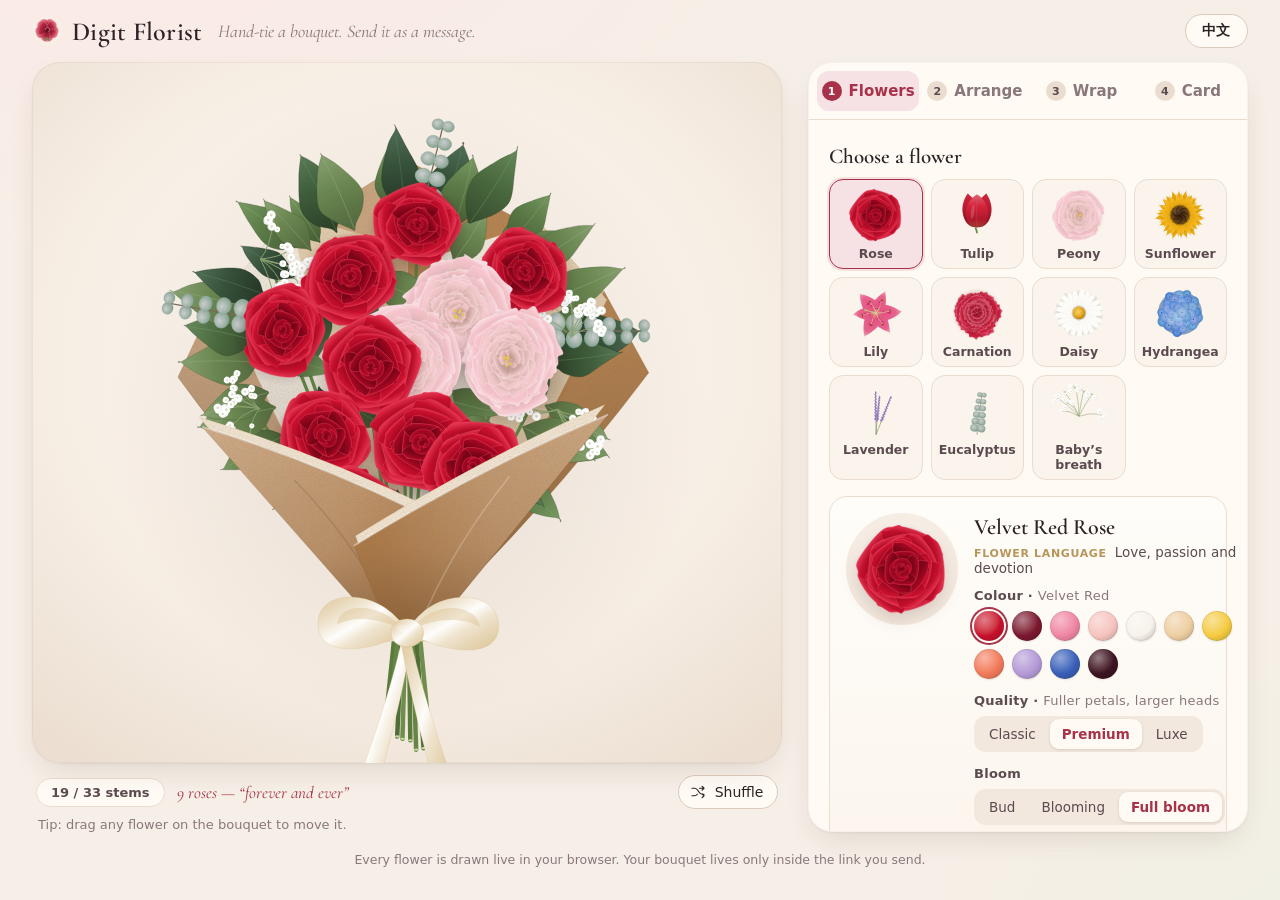
==== index.html @ 25ccccb9 "Initial commit" ====
<!doctype html>
<html lang="en">
<head>
  <meta charset="utf-8" />
  <meta name="viewport" content="width=device-width, initial-scale=1, viewport-fit=cover" />
  <title>Digit Florist · 数字花坊</title>
  <meta name="description" content="Design a digital bouquet — choose flowers, colours and wrapping, arrange them your way, and send it as a link. 亲手设计一束电子花束，并以链接的形式送出。" />
  <meta name="theme-color" content="#f6efe7" />
  <link rel="icon" href="assets/favicon.svg" type="image/svg+xml" />
  <link rel="preconnect" href="https://fonts.googleapis.com" />
  <link rel="preconnect" href="https://fonts.gstatic.com" crossorigin />
  <link rel="stylesheet" href="https://fonts.googleapis.com/css2?family=Cormorant+Garamond:ital,wght@0,500;0,600;1,500&family=Noto+Serif+SC:wght@500;600&display=swap" media="print" onload="this.media='all'" />
  <link rel="stylesheet" href="css/style.css" />
</head>
<body class="studio-page">
  <header class="topbar">
    <a class="brand" href="./">
      <img src="assets/favicon.svg" alt="" width="30" height="30" />
      <span class="brand-name" data-i18n="brand">Digit Florist</span>
    </a>
    <p class="tagline" data-i18n="tagline"></p>
    <button class="lang-btn" id="langBtn" type="button" aria-label="Switch language"><span data-i18n="langLabel">中文</span></button>
  </header>

  <main class="studio">
    <section class="stage-col" aria-label="Bouquet preview">
      <div class="stage" id="stage"></div>
      <div class="stage-bar">
        <span class="pill" id="countPill"></span>
        <span class="rose-note" id="roseNote"></span>
        <div class="stage-actions">
          <button class="icon-btn" data-act="shuffle" type="button" data-i18n-title="shuffle">
            <svg viewBox="0 0 24 24" aria-hidden="true"><path d="M4 7h3.5c2 0 3.2 1 4.5 3l1 1.6c1.3 2 2.5 3.4 4.5 3.4H20M4 17h3.5c1.6 0 2.6-.7 3.6-2M14 7h3.5H20m-2.5-2.5L20 7l-2.5 2.5m0 5L20 17l-2.5 2.5"/></svg>
            <span data-i18n="shuffle"></span>
          </button>
        </div>
      </div>
      <p class="hint" data-i18n="dragHint"></p>
    </section>

    <aside class="panel">
      <nav class="tabs" role="tablist">
        <button role="tab" data-tab="flowers" class="on"><b>1</b><span data-i18n="tab.flowers"></span></button>
        <button role="tab" data-tab="arrange"><b>2</b><span data-i18n="tab.arrange"></span></button>
        <button role="tab" data-tab="wrap"><b>3</b><span data-i18n="tab.wrap"></span></button>
        <button role="tab" data-tab="card"><b>4</b><span data-i18n="tab.card"></span></button>
      </nav>
      <div class="panel-body" id="panelBody"></div>
    </aside>
  </main>

  <footer class="foot" data-i18n="footer"></footer>

  <dialog id="shareDlg" class="dlg">
    <form method="dialog" class="dlg-inner">
      <div class="dlg-art" id="shareArt"></div>
      <h2 data-i18n="shareTitle"></h2>
      <p class="muted" data-i18n="shareDesc"></p>
      <div class="link-row">
        <input id="shareLink" readonly />
        <button type="button" class="btn primary" data-dlg="copy"><span data-i18n="copy"></span></button>
      </div>
      <div class="dlg-actions">
        <button type="button" class="btn" data-dlg="share" id="nativeShare" hidden><span data-i18n="shareBtn"></span></button>
        <button type="button" class="btn" data-dlg="preview"><span data-i18n="preview"></span></button>
        <button type="button" class="btn" data-dlg="download"><span data-i18n="download"></span></button>
      </div>
      <button class="dlg-x" value="close" aria-label="Close">×</button>
    </form>
  </dialog>

  <div class="toast" id="toast" role="status" aria-live="polite"></div>
  <script type="module" src="js/studio.js"></script>
</body>
</html>
---- css/style.css ----
/* Digit Florist — boutique paper & petals */
:root {
  color-scheme: light;
  --bg: #f6efe7;
  --paper: #fffaf4;
  --paper-2: #fbf4ec;
  --ink: #2d2226;
  --ink-2: #5b4a4f;
  --muted: #8a777b;
  --line: #eadccf;
  --line-2: #dccbbd;
  --accent: #a8324a;
  --accent-ink: #fff;
  --accent-soft: #f6e1e4;
  --gold: #b8955a;
  --green: #5f7f45;
  --radius: 18px;
  --shadow: 0 1px 2px rgba(60, 30, 25, 0.05), 0 12px 32px -12px rgba(80, 40, 30, 0.18);
  --serif: "Cormorant Garamond", "Noto Serif SC", "Songti SC", "STSong", "SimSun", Georgia, serif;
  --sans: -apple-system, BlinkMacSystemFont, "Segoe UI", "PingFang SC", "Hiragino Sans GB", "Microsoft YaHei", "Noto Sans SC", system-ui, sans-serif;
  --hand: "Ma Shan Zheng", "Kaiti SC", "STKaiti", "KaiTi", "Cormorant Garamond", Georgia, serif;
}

* { box-sizing: border-box; }
html, body { margin: 0; }
body {
  font-family: var(--sans);
  color: var(--ink);
  background:
    radial-gradient(1200px 600px at 10% -10%, #fbe9e6 0%, transparent 60%),
    radial-gradient(900px 700px at 110% 110%, #eef0e2 0%, transparent 55%),
    var(--bg);
  min-height: 100vh;
  -webkit-font-smoothing: antialiased;
}
button { font: inherit; color: inherit; cursor: pointer; }
input, textarea { font: inherit; color: inherit; }
svg { display: block; }
[hidden] { display: none !important; }

/* ---------- top bar ---------- */
.topbar {
  display: flex; align-items: center; gap: 16px;
  padding: 14px clamp(16px, 3vw, 32px);
}
.brand { display: flex; align-items: center; gap: 10px; text-decoration: none; color: var(--ink); }
.brand-name { font-family: var(--serif); font-size: 26px; font-weight: 600; letter-spacing: 0.01em; }
.tagline { margin: 0; color: var(--muted); font-family: var(--serif); font-style: italic; font-size: 18px; flex: 1; }
.lang-btn {
  margin-left: auto; border: 1px solid var(--line-2); background: var(--paper);
  border-radius: 999px; padding: 7px 16px; font-size: 14px; font-weight: 600; letter-spacing: 0.04em;
  transition: background 0.2s, border-color 0.2s;
}
.lang-btn:hover { border-color: var(--accent); color: var(--accent); }

/* ---------- studio layout ---------- */
.studio {
  display: grid; grid-template-columns: minmax(0, 1fr) minmax(360px, 440px);
  gap: clamp(16px, 2vw, 28px);
  padding: 0 clamp(16px, 3vw, 32px) 20px;
  height: calc(100vh - 66px - 44px);
  min-height: 560px;
}
.stage-col { display: flex; flex-direction: column; min-height: 0; }
.stage {
  position: relative; flex: 1; min-height: 0;
  background: radial-gradient(ellipse 75% 70% at 50% 42%, #fffaf4 0%, #f6ede3 65%, #ecdfd2 100%); border-radius: 28px; overflow: hidden;
  box-shadow: inset 0 0 0 1px rgba(120, 80, 60, 0.07), var(--shadow);
  touch-action: none;
}
.stage svg { width: 100%; height: 100%; }
.stage .stem { cursor: grab; }
.stage .stem:hover { filter: brightness(1.04) drop-shadow(0 0 6px rgba(255, 255, 255, 0.7)); }
.stage.dragging, .stage.dragging .stem { cursor: grabbing; }
.stage.empty::after { content: ""; position: absolute; inset: 0; background: rgba(248, 240, 231, 0.35); }
.empty-msg {
  position: absolute; left: 50%; top: 42%; transform: translate(-50%, -50%); z-index: 2;
  margin: 0; padding: 14px 22px; background: var(--paper); border-radius: 14px; box-shadow: var(--shadow);
  font-family: var(--serif); font-size: 20px; text-align: center; max-width: 80%;
}
.stage-bar { display: flex; align-items: center; gap: 12px; padding: 12px 4px 0; }
.pill {
  background: var(--paper); border: 1px solid var(--line); border-radius: 999px;
  padding: 6px 14px; font-size: 13px; font-weight: 600; color: var(--ink-2);
}
.pill.warn { color: var(--accent); border-color: #e6b3bd; background: var(--accent-soft); }
.rose-note { font-family: var(--serif); font-style: italic; font-size: 17px; color: var(--accent); flex: 1; min-width: 0; white-space: nowrap; overflow: hidden; text-overflow: ellipsis; }
.pill { white-space: nowrap; }
.stage-actions { margin-left: auto; display: flex; gap: 8px; flex: none; }
.icon-btn {
  display: inline-flex; align-items: center; gap: 8px; border: 1px solid var(--line-2); background: var(--paper);
  border-radius: 999px; padding: 7px 14px 7px 10px; font-size: 14px; font-weight: 500;
}
.icon-btn svg { width: 18px; height: 18px; fill: none; stroke: currentColor; stroke-width: 1.6; stroke-linecap: round; stroke-linejoin: round; }
.icon-btn:hover { border-color: var(--accent); color: var(--accent); }
.hint { margin: 8px 6px 0; color: var(--muted); font-size: 13px; }

/* ---------- panel ---------- */
.panel {
  background: var(--paper); border-radius: 24px; box-shadow: var(--shadow);
  border: 1px solid rgba(120, 80, 60, 0.06);
  display: flex; flex-direction: column; min-height: 0; overflow: hidden;
}
.tabs { display: grid; grid-template-columns: repeat(4, 1fr); padding: 8px; gap: 4px; border-bottom: 1px solid var(--line); background: var(--paper); }
.tabs button {
  border: 0; background: transparent; border-radius: 12px; padding: 10px 4px;
  display: flex; align-items: center; justify-content: center; gap: 7px; font-size: 15px; font-weight: 600; color: var(--muted);
  transition: background 0.2s, color 0.2s;
}
.tabs button b {
  width: 20px; height: 20px; border-radius: 50%; display: grid; place-items: center;
  font-size: 11px; background: var(--line); color: var(--ink-2); font-weight: 700;
}
.tabs button.on { background: var(--accent-soft); color: var(--accent); }
.tabs button.on b { background: var(--accent); color: #fff; }
.panel-body { overflow-y: auto; padding: 6px 20px 24px; flex: 1; scrollbar-width: thin; }

.sec-title { font-family: var(--serif); font-weight: 600; font-size: 21px; margin: 18px 0 10px; }
.sec-title .thin, .field-label em { font-style: normal; color: var(--muted); font-weight: 500; font-family: var(--sans); font-size: 13px; }
.sec-row { display: flex; align-items: baseline; justify-content: space-between; gap: 8px; }
.row-actions { display: flex; gap: 14px; }
.field-label { display: block; font-size: 13px; font-weight: 600; color: var(--ink-2); margin: 14px 0 8px; letter-spacing: 0.02em; }
.muted { color: var(--muted); }
.small { font-size: 13px; }

/* flower type grid */
.ftype-grid { display: grid; grid-template-columns: repeat(4, 1fr); gap: 8px; }
.ftype {
  border: 1px solid var(--line); background: var(--paper-2); border-radius: 14px; padding: 8px 4px 7px;
  display: flex; flex-direction: column; align-items: center; gap: 4px;
  transition: transform 0.15s, border-color 0.15s, background 0.15s;
}
.ftype:hover { transform: translateY(-2px); border-color: var(--line-2); }
.ftype.on { border-color: var(--accent); background: var(--accent-soft); box-shadow: 0 0 0 2px rgba(168, 50, 74, 0.12); }
.ftype-art { width: 54px; height: 54px; }
.ftype-art svg { width: 100%; height: 100%; }
.ftype-name { font-size: 12.5px; font-weight: 600; color: var(--ink-2); text-align: center; line-height: 1.2; }

.config {
  margin-top: 16px; border: 1px solid var(--line); border-radius: var(--radius);
  background: linear-gradient(180deg, #fffdf9, var(--paper-2)); padding: 16px;
  display: grid; grid-template-columns: 112px 1fr; gap: 16px; align-items: start;
}
.config-art {
  width: 112px; height: 112px; border-radius: 50%;
  background: radial-gradient(circle at 50% 45%, #fff 0%, #f4e9de 70%);
  display: grid; place-items: center; padding: 10px; position: sticky; top: 0;
}
.config-art svg { width: 100%; height: 100%; filter: drop-shadow(0 6px 8px rgba(60, 25, 20, 0.18)); }
.config-head h4 { margin: 2px 0 4px; font-family: var(--serif); font-size: 22px; font-weight: 600; line-height: 1.15; }
.meaning { margin: 0; font-size: 13.5px; color: var(--ink-2); }
.meaning span {
  display: inline-block; font-size: 11px; font-weight: 700; letter-spacing: 0.06em; text-transform: uppercase;
  color: var(--gold); margin-right: 8px;
}
.config-body .field-label:first-of-type { margin-top: 12px; }

.swatches { display: flex; flex-wrap: wrap; gap: 8px; }
.swatch {
  width: 30px; height: 30px; border-radius: 50%; border: 0; padding: 0;
  background: radial-gradient(circle at 35% 30%, color-mix(in srgb, var(--c) 55%, #fff) 0%, var(--c) 55%, color-mix(in srgb, var(--c) 75%, #000) 100%);
  box-shadow: inset 0 0 0 1px rgba(0, 0, 0, 0.08), 0 1px 2px rgba(0, 0, 0, 0.1);
  transition: transform 0.15s, box-shadow 0.15s;
}
.swatch:hover { transform: scale(1.1); }
.swatch.on { box-shadow: 0 0 0 2px var(--paper), 0 0 0 4px var(--accent); }
.swatch.ribbon { border-radius: 9px; width: 38px; height: 26px; }

.seg { display: inline-flex; background: #f2e8de; border-radius: 12px; padding: 3px; gap: 2px; flex-wrap: wrap; }
.seg button {
  border: 0; background: transparent; border-radius: 9px; padding: 7px 12px; font-size: 13.5px; font-weight: 500; color: var(--ink-2);
  transition: background 0.15s, color 0.15s, box-shadow 0.15s;
}
.seg button.on { background: var(--paper); color: var(--accent); font-weight: 600; box-shadow: 0 1px 3px rgba(80, 40, 30, 0.15); }

.add-row { display: flex; gap: 10px; margin-top: 18px; align-items: center; }
.stepper { display: inline-flex; align-items: center; border: 1px solid var(--line-2); border-radius: 12px; background: var(--paper); overflow: hidden; }
.stepper button { border: 0; background: transparent; width: 36px; height: 40px; font-size: 18px; color: var(--ink-2); }
.stepper button:hover { background: var(--accent-soft); color: var(--accent); }
.stepper output { min-width: 30px; text-align: center; font-weight: 700; font-variant-numeric: tabular-nums; }
.stepper.sm button { width: 28px; height: 30px; font-size: 16px; }
.stepper.sm output { min-width: 24px; font-size: 14px; }

.btn {
  display: inline-flex; align-items: center; justify-content: center; gap: 8px;
  border: 1px solid var(--line-2); background: var(--paper); border-radius: 12px; padding: 10px 16px;
  font-weight: 600; font-size: 14.5px; text-decoration: none; color: var(--ink);
  transition: background 0.15s, border-color 0.15s, transform 0.1s, box-shadow 0.15s;
}
.btn:hover { border-color: var(--accent); }
.btn:active { transform: translateY(1px); }
.btn.primary { background: var(--accent); border-color: var(--accent); color: var(--accent-ink); box-shadow: 0 6px 16px -8px rgba(168, 50, 74, 0.7); }
.btn.primary:hover { background: #932a40; }
.btn[disabled] { opacity: 0.5; cursor: not-allowed; }
.btn.grow { flex: 1; height: 42px; white-space: nowrap; padding: 0 12px; }
.btn.big { width: 100%; margin-top: 22px; height: 52px; font-size: 16px; border-radius: 14px; }
.btn.big svg { width: 20px; height: 20px; fill: none; stroke: currentColor; stroke-width: 2; stroke-linecap: round; stroke-linejoin: round; }
.link-btn { border: 0; background: none; padding: 0; color: var(--accent); font-size: 13px; font-weight: 600; }
.link-btn:hover { text-decoration: underline; }

.chips { display: flex; flex-wrap: wrap; gap: 8px; }
.chip {
  display: inline-flex; align-items: center; gap: 7px; border: 1px solid var(--line-2); background: var(--paper);
  border-radius: 999px; padding: 7px 14px; font-size: 13.5px; font-weight: 500;
}
.chip svg { width: 16px; height: 16px; fill: none; stroke: currentColor; stroke-width: 1.7; }
.chip:hover { border-color: var(--accent); }
.chip.on { border-color: var(--accent); background: var(--accent-soft); color: var(--accent); font-weight: 600; }

/* bouquet group list */
.grp-list { list-style: none; margin: 0; padding: 0; display: flex; flex-direction: column; gap: 10px; }
.grp { display: grid; grid-template-columns: 48px 1fr; column-gap: 12px; padding: 12px; border: 1px solid var(--line); border-radius: 16px; background: var(--paper-2); }
.grp-art { width: 48px; height: 48px; }
.grp-art svg { width: 100%; height: 100%; }
.grp-top { display: flex; align-items: center; gap: 10px; }
.grp-top > div:first-child { flex: 1; min-width: 0; }
.grp-top strong { display: block; font-size: 14.5px; }
.grp-top small { color: var(--muted); font-size: 12.5px; }
.x-btn { border: 0; background: transparent; width: 28px; height: 28px; border-radius: 50%; font-size: 20px; color: var(--muted); line-height: 1; }
.x-btn:hover { background: var(--accent-soft); color: var(--accent); }
.grp-main { display: contents; }
.grp-top { grid-column: 2; align-self: center; }
.grp-dist { grid-column: 1 / -1; margin-top: 10px; display: flex; flex-wrap: wrap; gap: 8px; align-items: center; }
.grp-dist .seg button { padding: 5px 9px; font-size: 12.5px; }
.cl { display: inline-flex; align-items: center; gap: 6px; font-size: 12.5px; color: var(--muted); }
.empty-note { padding: 18px; border: 1px dashed var(--line-2); border-radius: 14px; text-align: center; }

/* size / paper */
.size-grid { display: grid; grid-template-columns: repeat(2, 1fr); gap: 10px; }
.size-card {
  text-align: left; border: 1px solid var(--line); background: var(--paper-2); border-radius: 16px; padding: 12px 14px;
  display: grid; grid-template-columns: 40px 1fr; column-gap: 10px; align-items: center;
}
.size-card strong { font-family: var(--serif); font-size: 19px; font-weight: 600; }
.size-card small { grid-column: 2; color: var(--ink-2); font-size: 12.5px; font-weight: 600; }
.size-card em { grid-column: 1 / -1; font-style: normal; color: var(--muted); font-size: 12.5px; margin-top: 6px; }
.size-ico { grid-row: span 2; width: 40px; height: 40px; display: grid; place-items: center; }
.size-ico i { width: calc(40px * var(--s)); height: calc(40px * var(--s)); border-radius: 50%; background: radial-gradient(circle at 40% 35%, #f3a7b4, #b3253f); box-shadow: 0 2px 6px rgba(120, 30, 40, 0.3); }
.size-card.on { border-color: var(--accent); background: var(--accent-soft); box-shadow: 0 0 0 2px rgba(168, 50, 74, 0.12); }
.paper-grid { display: grid; grid-template-columns: repeat(4, 1fr); gap: 8px; }
.paper {
  border: 1px solid var(--line); background: var(--paper-2); border-radius: 14px; padding: 8px 4px; font-size: 12px; font-weight: 600; color: var(--ink-2);
  display: flex; flex-direction: column; align-items: center; gap: 6px;
}
.paper span {
  width: 44px; height: 36px; border-radius: 4px;
  background: linear-gradient(135deg, var(--i) 0 30%, var(--o) 30% 100%);
  clip-path: polygon(50% 100%, 0 12%, 22% 0, 50% 10%, 78% 0, 100% 12%);
  filter: drop-shadow(0 1px 1px rgba(0, 0, 0, 0.15));
}
.paper.on { border-color: var(--accent); background: var(--accent-soft); color: var(--accent); }

/* card form */
.card-form { display: flex; flex-direction: column; gap: 12px; }
.card-form label { display: flex; flex-direction: column; gap: 6px; font-size: 13px; font-weight: 600; color: var(--ink-2); }
.card-form input, .card-form textarea, .link-row input {
  border: 1px solid var(--line-2); background: #fffdf9; border-radius: 12px; padding: 11px 13px; font-size: 15px; font-weight: 400; resize: vertical;
  transition: border-color 0.15s, box-shadow 0.15s;
}
.card-form textarea { font-family: var(--hand); font-size: 19px; line-height: 1.5; min-height: 120px;
  background: repeating-linear-gradient(180deg, #fffdf9 0 27.5px, #f1e6da 27.5px 28.5px); background-attachment: local; }
.card-form input:focus, .card-form textarea:focus, .link-row input:focus { outline: none; border-color: var(--accent); box-shadow: 0 0 0 3px rgba(168, 50, 74, 0.12); }

.foot { text-align: center; color: var(--muted); font-size: 12.5px; padding: 0 16px 14px; }

/* ---------- dialog ---------- */
.dlg { border: 0; padding: 0; border-radius: 26px; background: var(--paper); box-shadow: 0 30px 80px -20px rgba(60, 20, 20, 0.45); width: min(480px, calc(100vw - 32px)); color: var(--ink); }
.dlg::backdrop { background: rgba(45, 30, 30, 0.45); backdrop-filter: blur(3px); }
.dlg-inner { padding: 22px 24px 24px; position: relative; text-align: center; }
.dlg-art { height: 230px; margin: -6px auto 4px; }
.dlg-art svg { width: 100%; height: 100%; }
.dlg h2 { font-family: var(--serif); font-size: 28px; margin: 6px 0 4px; font-weight: 600; }
.dlg p { margin: 0 0 16px; font-size: 14px; }
.link-row { display: flex; gap: 8px; }
.link-row input { flex: 1; min-width: 0; font-size: 13px; color: var(--ink-2); }
.dlg-actions { display: flex; flex-wrap: wrap; gap: 8px; justify-content: center; margin-top: 12px; }
.dlg-actions .btn { font-size: 13.5px; padding: 9px 14px; }
.dlg-x { position: absolute; right: 14px; top: 12px; border: 0; background: transparent; font-size: 26px; color: var(--muted); width: 36px; height: 36px; border-radius: 50%; }
.dlg-x:hover { background: var(--accent-soft); color: var(--accent); }

.toast {
  position: fixed; left: 50%; bottom: 28px; transform: translate(-50%, 20px); opacity: 0; pointer-events: none;
  background: #2d2226; color: #fff; padding: 11px 18px; border-radius: 12px; font-size: 14px; max-width: calc(100vw - 32px);
  transition: opacity 0.25s, transform 0.25s; z-index: 50; box-shadow: 0 10px 30px -10px rgba(0, 0, 0, 0.4);
}
.toast.show { opacity: 1; transform: translate(-50%, 0); }

/* ---------- responsive studio ---------- */
@media (max-width: 1100px) {
  .tagline { display: none; }
}
@media (max-width: 900px) {
  .studio { grid-template-columns: 1fr; height: auto; min-height: 0; padding-bottom: 12px; }
  .stage-col { position: sticky; top: 0; z-index: 5; background: var(--bg); padding-top: 4px; margin: 0 -16px; padding: 4px 16px 0; }
  .stage { height: 46vh; min-height: 300px; flex: none; border-radius: 22px; }
  .stage-bar { padding: 8px 2px 8px; }
  .hint { display: none; }
  .panel { overflow: visible; border-radius: 22px; }
  .panel-body { overflow: visible; padding: 4px 16px 22px; }
  .tabs { border-radius: 22px 22px 0 0; }
  .brand-name { font-size: 22px; }
  .topbar { padding: 10px 16px; }
}
@media (max-width: 480px) {
  .ftype-grid { grid-template-columns: repeat(4, 1fr); gap: 6px; }
  .ftype-art { width: 44px; height: 44px; }
  .ftype-name { font-size: 11.5px; }
  .config { grid-template-columns: 1fr; padding: 14px; }
  .config-art { position: static; margin: 0 auto; width: 120px; height: 120px; }
  .config-head { text-align: center; }
  .paper-grid { grid-template-columns: repeat(4, 1fr); }
  .tabs button { font-size: 14px; gap: 5px; }
  .size-card em { display: none; }
  .rose-note { font-size: 15px; }
}

/* ============ gift page ============ */
.gift-page { overflow-x: hidden; }
.topbar.slim .brand-name { font-size: 22px; }
.gift { min-height: calc(100vh - 60px); display: grid; place-items: center; padding: 8px 16px 40px; position: relative; z-index: 1; }

.envelope-screen { display: flex; flex-direction: column; align-items: center; text-align: center; transition: opacity 0.5s 0.6s, transform 0.6s 0.6s; }
.envelope-screen.opening { opacity: 0; transform: translateY(-20px) scale(0.96); }
.envelope {
  position: relative; width: min(340px, 82vw); aspect-ratio: 3 / 2; border: 0; padding: 0; background: none;
  perspective: 900px; margin: 6vh 0 26px; animation: float 4s ease-in-out infinite;
}
.envelope > span { position: absolute; inset: 0; border-radius: 10px; }
.env-back { background: #e9d6c5; box-shadow: 0 30px 50px -20px rgba(90, 40, 30, 0.45); }
.env-letter {
  inset: 8px 14px 14px !important; background: var(--paper); border-radius: 8px !important;
  transition: transform 0.9s cubic-bezier(.3, .7, .2, 1) 0.35s; display: grid; place-items: center; overflow: hidden;
}
.env-art { width: 70%; height: 92%; }
.env-art svg { width: 100%; height: 100%; }
.env-front {
  background: linear-gradient(160deg, #f3e3d4, #e6cfbb);
  clip-path: polygon(0 0, 50% 52%, 100% 0, 100% 100%, 0 100%);
}
.env-flap {
  background: linear-gradient(180deg, #ecd9c7, #dcc2ab);
  clip-path: polygon(0 0, 100% 0, 50% 58%);
  transform-origin: top center; transition: transform 0.6s ease; z-index: 2;
}
.env-seal {
  inset: 50% auto auto 50% !important; width: 54px; height: 54px; border-radius: 50% !important;
  transform: translate(-50%, -38%); background: radial-gradient(circle at 35% 30%, #d0566c, #8f1f35);
  display: grid; place-items: center; z-index: 3; box-shadow: 0 4px 10px rgba(90, 20, 30, 0.35), inset 0 0 0 3px rgba(255, 255, 255, 0.15);
  transition: opacity 0.3s, transform 0.3s;
}
.env-seal svg { width: 30px; height: 30px; fill: #f6d3d9; }
.envelope:hover .env-seal { transform: translate(-50%, -38%) scale(1.07); }
.opening .env-seal { opacity: 0; transform: translate(-50%, -38%) scale(0.6); }
.opening .env-flap { transform: rotateX(180deg); z-index: 0; }
.opening .env-letter { transform: translateY(-60%); z-index: 1; }
.opening .envelope { animation: none; }
.env-title { font-family: var(--serif); font-weight: 600; font-size: clamp(30px, 5vw, 44px); margin: 0 0 4px; }
.env-from { font-family: var(--serif); font-style: italic; font-size: 21px; color: var(--ink-2); margin: 0 0 18px; }
.env-tap { font-size: 13px; letter-spacing: 0.18em; text-transform: uppercase; color: var(--accent); margin: 0; animation: pulse 2s ease-in-out infinite; }
@keyframes float { 50% { transform: translateY(-8px) rotate(-1deg); } }
@keyframes pulse { 50% { opacity: 0.45; } }

.reveal {
  width: min(1100px, 100%); display: grid; grid-template-columns: minmax(0, 1.25fr) minmax(280px, 0.85fr); gap: clamp(16px, 4vw, 48px); align-items: center;
  opacity: 0; transition: opacity 0.8s;
}
.reveal.in { opacity: 1; }
.gift-stage { aspect-ratio: 3.24 / 3.42; width: 100%; max-height: 82vh; border-radius: 30px; overflow: hidden; box-shadow: var(--shadow); background: #f8f0e7; }
.gift-stage svg { width: 100%; height: 100%; }
.note {
  background: #fffaf3; border-radius: 6px; padding: 34px 32px 30px; position: relative;
  box-shadow: 0 2px 4px rgba(80, 40, 30, 0.06), 0 24px 50px -20px rgba(80, 40, 30, 0.35);
  transform: rotate(1.2deg); opacity: 0;
}
.note::before { content: ""; position: absolute; inset: 10px; border: 1px solid rgba(168, 50, 74, 0.22); border-radius: 3px; pointer-events: none; }
.note::after {
  content: ""; position: absolute; top: -12px; left: 50%; width: 90px; height: 26px; transform: translateX(-50%) rotate(-3deg);
  background: rgba(233, 211, 190, 0.75); box-shadow: 0 1px 2px rgba(0, 0, 0, 0.08);
}
.note.in { animation: noteIn 1.1s cubic-bezier(.2, .8, .2, 1) 2.6s both; }
.note-to { font-family: var(--serif); font-style: italic; font-size: 26px; margin: 0 0 14px; }
.note-msg { font-family: var(--hand); font-size: 24px; line-height: 1.65; margin: 0 0 18px; white-space: pre-wrap; color: #3a2a2e; overflow-wrap: anywhere; }
.note-from { font-family: var(--serif); font-style: italic; font-size: 22px; text-align: right; margin: 0; color: var(--accent); }
@keyframes noteIn { from { opacity: 0; transform: translateY(30px) rotate(-4deg); } to { opacity: 1; transform: rotate(1.2deg); } }
.gift-actions { grid-column: 1 / -1; display: flex; gap: 10px; justify-content: center; flex-wrap: wrap; }
.invalid { text-align: center; font-family: var(--serif); font-size: 22px; }

/* bouquet entrance (gift page) */
.grow { transform-box: fill-box; transform-origin: 50% 50%; animation: grow 1.1s cubic-bezier(.2, .9, .25, 1.12) both; }
.fade { animation: fadeUp 0.9s ease both; }
@keyframes grow { from { transform: scale(0.1) rotate(-30deg); opacity: 0; } 60% { opacity: 1; } to { transform: none; opacity: 1; } }
@keyframes fadeUp { from { opacity: 0; transform: translateY(24px); } to { opacity: 1; transform: none; } }

/* petal rain */
.petal-rain { position: fixed; inset: 0; pointer-events: none; overflow: hidden; z-index: 0; }
.petal { position: absolute; top: -40px; width: calc(26px * var(--sc)); animation: fall var(--dur) linear var(--delay) infinite; opacity: 0.85; }
.petal svg { width: 100%; animation: sway calc(var(--dur) / 3) ease-in-out var(--delay) infinite alternate; transform: rotate(var(--rot)); }
@keyframes fall { to { transform: translateY(calc(100vh + 80px)); } }
@keyframes sway { from { transform: translateX(calc(var(--sway) * -1)) rotate(var(--rot)); } to { transform: translateX(var(--sway)) rotate(calc(var(--rot) + 160deg)); } }

@media (max-width: 860px) {
  .reveal { grid-template-columns: 1fr; }
  .gift-stage { max-height: none; }
  .note { margin: 14px 6px 0; }
}
@media (prefers-reduced-motion: reduce) {
  .grow, .fade, .note.in, .envelope, .env-tap { animation: none !important; opacity: 1; }
}

/* CJK has no true italics — keep it upright */
:lang(zh) .tagline, :lang(zh) .rose-note, :lang(zh) .env-from, :lang(zh) .note-to, :lang(zh) .note-from { font-style: normal; }
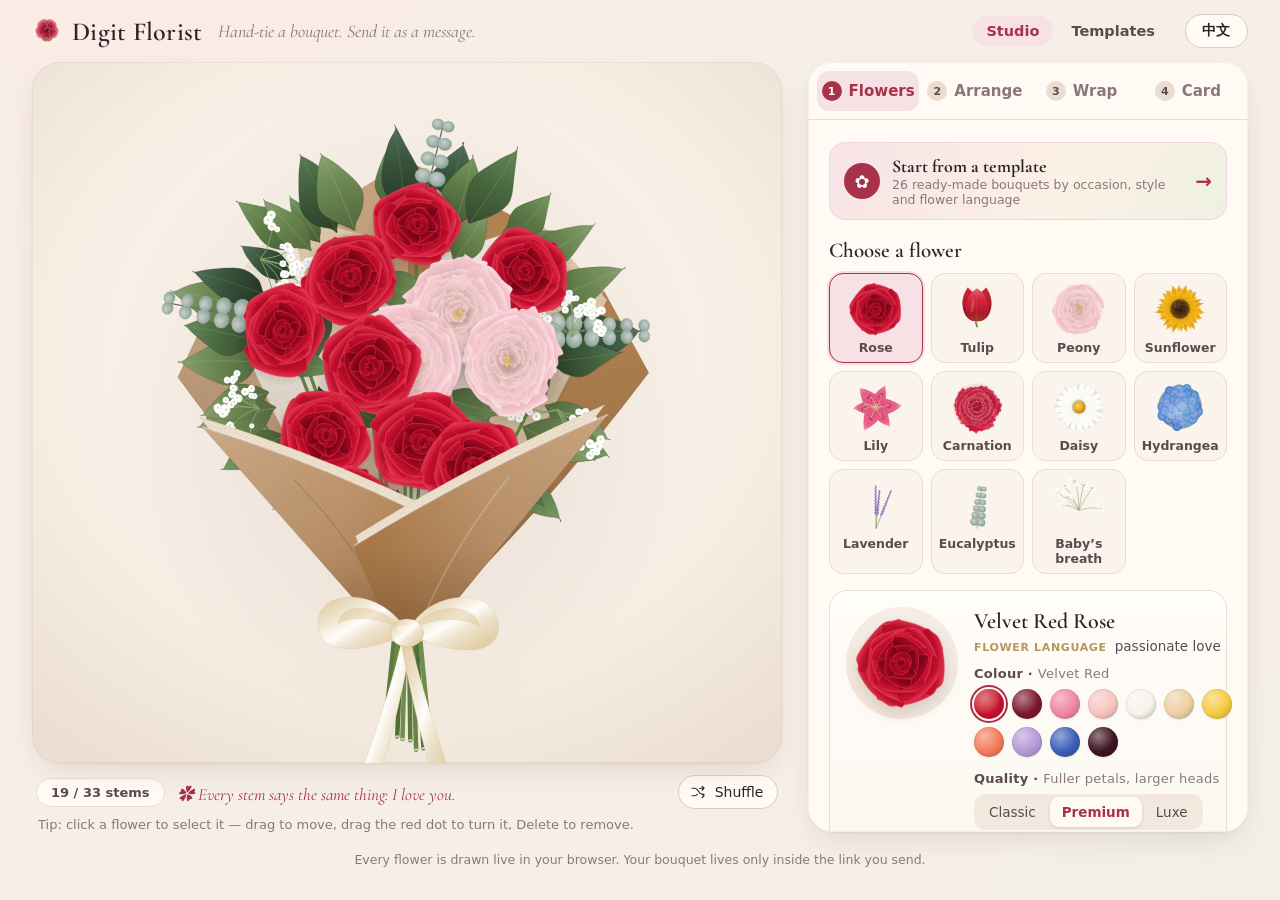
==== commit 629d3394: "update" ====
--- a/index.html
+++ b/index.html
@@ -19,15 +19,20 @@
       <span class="brand-name" data-i18n="brand">Digit Florist</span>
     </a>
     <p class="tagline" data-i18n="tagline"></p>
+    <nav class="nav">
+      <a class="nav-link on" href="./" data-i18n="navStudio" aria-current="page"></a>
+      <a class="nav-link" href="library.html" data-i18n="navLibrary"></a>
+    </nav>
     <button class="lang-btn" id="langBtn" type="button" aria-label="Switch language"><span data-i18n="langLabel">中文</span></button>
   </header>
 
   <main class="studio">
     <section class="stage-col" aria-label="Bouquet preview">
       <div class="stage" id="stage"></div>
+      <div class="selbar" id="selbar" hidden></div>
       <div class="stage-bar">
         <span class="pill" id="countPill"></span>
-        <span class="rose-note" id="roseNote"></span>
+        <button type="button" class="rose-note" id="roseNote"></button>
         <div class="stage-actions">
           <button class="icon-btn" data-act="shuffle" type="button" data-i18n-title="shuffle">
             <svg viewBox="0 0 24 24" aria-hidden="true"><path d="M4 7h3.5c2 0 3.2 1 4.5 3l1 1.6c1.3 2 2.5 3.4 4.5 3.4H20M4 17h3.5c1.6 0 2.6-.7 3.6-2M14 7h3.5H20m-2.5-2.5L20 7l-2.5 2.5m0 5L20 17l-2.5 2.5"/></svg>
--- a/css/style.css
+++ b/css/style.css
@@ -47,7 +47,7 @@
 .brand-name { font-family: var(--serif); font-size: 26px; font-weight: 600; letter-spacing: 0.01em; }
 .tagline { margin: 0; color: var(--muted); font-family: var(--serif); font-style: italic; font-size: 18px; flex: 1; }
 .lang-btn {
-  margin-left: auto; border: 1px solid var(--line-2); background: var(--paper);
+  margin-left: 0; border: 1px solid var(--line-2); background: var(--paper);
   border-radius: 999px; padding: 7px 16px; font-size: 14px; font-weight: 600; letter-spacing: 0.04em;
   transition: background 0.2s, border-color 0.2s;
 }
@@ -61,7 +61,7 @@
   height: calc(100vh - 66px - 44px);
   min-height: 560px;
 }
-.stage-col { display: flex; flex-direction: column; min-height: 0; }
+.stage-col { display: flex; flex-direction: column; min-height: 0; position: relative; }
 .stage {
   position: relative; flex: 1; min-height: 0;
   background: radial-gradient(ellipse 75% 70% at 50% 42%, #fffaf4 0%, #f6ede3 65%, #ecdfd2 100%); border-radius: 28px; overflow: hidden;
@@ -84,7 +84,7 @@
   padding: 6px 14px; font-size: 13px; font-weight: 600; color: var(--ink-2);
 }
 .pill.warn { color: var(--accent); border-color: #e6b3bd; background: var(--accent-soft); }
-.rose-note { font-family: var(--serif); font-style: italic; font-size: 17px; color: var(--accent); flex: 1; min-width: 0; white-space: nowrap; overflow: hidden; text-overflow: ellipsis; }
+.rose-note { border: 0; background: none; padding: 0; text-align: left; font-family: var(--serif); font-style: italic; font-size: 17px; color: var(--accent); flex: 1; min-width: 0; white-space: nowrap; overflow: hidden; text-overflow: ellipsis; }
 .pill { white-space: nowrap; }
 .stage-actions { margin-left: auto; display: flex; gap: 8px; flex: none; }
 .icon-btn {
@@ -409,3 +409,120 @@
 
 /* CJK has no true italics — keep it upright */
 :lang(zh) .tagline, :lang(zh) .rose-note, :lang(zh) .env-from, :lang(zh) .note-to, :lang(zh) .note-from { font-style: normal; }
+
+/* ---------- selected flower ---------- */
+.stage .knob-hit { cursor: grab; }
+.stage.dragging .knob-hit { cursor: grabbing; }
+.selbar {
+  position: absolute; z-index: 6; width: 236px; background: rgba(255, 250, 244, 0.97); backdrop-filter: blur(6px);
+  border-radius: 16px; box-shadow: 0 14px 34px -12px rgba(60, 25, 20, 0.35), 0 0 0 1px rgba(120, 80, 60, 0.08);
+  padding: 10px 12px 12px; font-size: 13px;
+}
+.selbar-head { display: flex; align-items: center; justify-content: space-between; gap: 6px; }
+.selbar-head strong { font-size: 14px; }
+.selbar-hint { margin: 4px 0 8px; color: var(--muted); font-size: 12.5px; line-height: 1.45; }
+.selbar-actions { display: flex; flex-wrap: wrap; gap: 6px; margin-top: 6px; }
+.selbar-actions .chip { padding: 5px 11px; font-size: 12.5px; }
+.chip.danger { color: var(--accent); border-color: #e6b3bd; }
+.chip.danger:hover { background: var(--accent-soft); }
+
+.mini-list { list-style: none; margin: 0 0 8px; padding: 0; display: flex; flex-direction: column; gap: 6px; }
+.mini { display: flex; align-items: center; gap: 10px; padding: 6px 8px; border: 1px solid var(--line); border-radius: 12px; background: var(--paper-2); }
+.mini-art { width: 32px; height: 32px; flex: none; }
+.mini-art svg { width: 100%; height: 100%; }
+.mini-name { flex: 1; min-width: 0; font-size: 13.5px; font-weight: 600; white-space: nowrap; overflow: hidden; text-overflow: ellipsis; }
+
+.meaning-card {
+  margin: 18px 0 4px; padding: 14px 16px; border-radius: 16px;
+  background: linear-gradient(135deg, #fbecee, #fbf4ea); border: 1px solid #efd6da;
+}
+.mc-label { font-size: 11px; font-weight: 700; letter-spacing: 0.08em; text-transform: uppercase; color: var(--gold); }
+.meaning-card p { margin: 6px 0 0; font-size: 13.5px; line-height: 1.6; color: var(--ink-2); }
+.meaning-card .mc-close { font-family: var(--serif); font-style: italic; font-size: 18px; color: var(--accent); }
+:lang(zh) .meaning-card .mc-close { font-style: normal; font-size: 16px; }
+.note-meaning { margin: 18px 0 0; padding-top: 14px; border-top: 1px dashed rgba(168, 50, 74, 0.3); font-size: 14px; line-height: 1.6; color: var(--ink-2); }
+.note-meaning b { display: block; font-size: 11px; letter-spacing: 0.08em; text-transform: uppercase; color: var(--gold); margin-bottom: 4px; }
+@media (max-width: 900px) {
+  .selbar { width: 210px; }
+}
+
+/* ---------- nav ---------- */
+.nav { margin-left: auto; display: flex; gap: 4px; }
+.nav-link { text-decoration: none; color: var(--ink-2); font-size: 14.5px; font-weight: 600; padding: 7px 14px; border-radius: 999px; transition: background 0.15s, color 0.15s; white-space: nowrap; }
+.nav-link:hover { color: var(--accent); }
+.nav-link.on { background: var(--accent-soft); color: var(--accent); }
+.topbar.slim .lang-btn { margin-left: auto; }
+@media (max-width: 600px) {
+  .nav-link { padding: 6px 10px; font-size: 13.5px; }
+  .brand-name { font-size: 19px !important; }
+  .topbar { gap: 8px; }
+}
+
+/* template banner in the studio */
+.tpl-banner {
+  display: flex; align-items: center; gap: 12px; margin: 16px 0 2px; padding: 12px 14px; border-radius: 16px; text-decoration: none; color: var(--ink);
+  background: linear-gradient(120deg, #f8e3e6, #fbf1e5 60%, #eef0e2); border: 1px solid #efd6da; transition: transform 0.15s, box-shadow 0.15s;
+}
+.tpl-banner:hover { transform: translateY(-1px); box-shadow: 0 8px 20px -12px rgba(168, 50, 74, 0.5); }
+.tpl-banner > span:nth-child(2) { flex: 1; min-width: 0; display: flex; flex-direction: column; }
+.tpl-banner strong { font-family: var(--serif); font-size: 18px; }
+.tpl-banner small { color: var(--muted); font-size: 12.5px; }
+.tpl-banner-ico { width: 36px; height: 36px; border-radius: 50%; display: grid; place-items: center; background: var(--accent); color: #fff; font-size: 18px; flex: none; }
+.tpl-banner-go { color: var(--accent); font-size: 20px; font-weight: 700; }
+
+/* ---------- library ---------- */
+.library { max-width: 1240px; margin: 0 auto; padding: 0 clamp(16px, 3vw, 32px) 40px; }
+.lib-hero { text-align: center; padding: 18px 0 10px; }
+.lib-hero h1 { font-family: var(--serif); font-weight: 600; font-size: clamp(32px, 5vw, 48px); margin: 0 0 6px; }
+.lib-hero p { color: var(--muted); margin: 0; font-size: 15.5px; }
+.lib-controls { position: sticky; top: 0; z-index: 5; display: flex; flex-direction: column; align-items: center; gap: 12px; padding: 14px 0; background: linear-gradient(var(--bg) 80%, transparent); }
+.lib-mode button { padding: 8px 18px; font-size: 14.5px; }
+.lib-chips { justify-content: center; }
+.lib-chips small { color: var(--muted); font-weight: 500; margin-left: 2px; }
+.lib-chips .chip.on small { color: var(--accent); }
+.lib-sec { margin-top: 26px; }
+.lib-sec h2 { font-family: var(--serif); font-weight: 600; font-size: 26px; margin: 0 0 14px; display: flex; align-items: baseline; gap: 10px; }
+.lib-sec h2 small { font-family: var(--sans); font-size: 13px; color: var(--muted); font-weight: 600; }
+.tpl-grid { display: grid; grid-template-columns: repeat(auto-fill, minmax(230px, 1fr)); gap: 18px; }
+.tpl-card {
+  border: 0; padding: 0; text-align: left; background: var(--paper); border-radius: 22px; overflow: hidden; box-shadow: var(--shadow);
+  display: flex; flex-direction: column; transition: transform 0.2s, box-shadow 0.2s;
+}
+.tpl-card:hover { transform: translateY(-4px); box-shadow: 0 2px 4px rgba(60, 30, 25, 0.05), 0 22px 40px -16px rgba(80, 40, 30, 0.3); }
+.tpl-img { display: block; aspect-ratio: 3.24 / 3.1; overflow: hidden; background: radial-gradient(ellipse at 50% 40%, #fffaf4, #ecdfd2); }
+.tpl-img img { width: 100%; height: auto; display: block; opacity: 0; transition: opacity 0.4s, transform 0.4s; }
+.tpl-img img.in { opacity: 1; }
+.tpl-card:hover .tpl-img img { transform: scale(1.04); }
+.tpl-info { display: flex; flex-direction: column; gap: 4px; padding: 12px 16px 16px; }
+.tpl-name { font-family: var(--serif); font-size: 21px; font-weight: 600; }
+.tpl-desc { color: var(--ink-2); font-size: 13px; line-height: 1.5; }
+.tpl-tags { display: flex; flex-wrap: wrap; gap: 6px; margin-top: 6px; }
+.tpl-tags i { font-style: normal; font-size: 11.5px; font-weight: 600; padding: 3px 9px; border-radius: 999px; background: #f2e8de; color: var(--ink-2); }
+.tpl-tags i.lang { background: var(--accent-soft); color: var(--accent); }
+.tpl-tags i.n { background: #e9eedf; color: #4f6b3a; }
+
+.dlg.wide { width: min(880px, calc(100vw - 24px)); }
+.tpl-detail { display: grid; grid-template-columns: 1fr 1fr; gap: 22px; text-align: left; padding: 22px; }
+.tpl-detail-art { border-radius: 20px; overflow: hidden; background: #f4ebe1; align-self: start; }
+.tpl-detail-art img { width: 100%; display: block; }
+.tpl-detail-body h2 { margin: 8px 0 2px; text-align: left; }
+.tpl-detail-body .meaning-card { margin-top: 12px; }
+.small-title { font-size: 18px; margin: 16px 0 8px; }
+.mini-name small { display: block; font-weight: 500; color: var(--muted); font-size: 11.5px; }
+.mini-n { font-variant-numeric: tabular-nums; color: var(--ink-2); padding-right: 6px; }
+.tpl-detail-actions { display: flex; gap: 10px; flex-wrap: wrap; margin-top: 16px; }
+.tpl-detail-actions .btn { flex: 1; min-width: 150px; height: 46px; }
+@media (max-width: 760px) {
+  .tpl-detail { grid-template-columns: 1fr; padding: 16px; }
+  .tpl-detail-art { max-width: 340px; margin: 0 auto; }
+  .tpl-grid { grid-template-columns: repeat(2, 1fr); gap: 12px; }
+  .tpl-name { font-size: 18px; }
+  .tpl-desc { display: none; }
+  .tpl-info { padding: 10px 12px 12px; }
+}
+@media (max-width: 760px) {
+  .lib-controls { position: static; align-items: stretch; }
+  .lib-mode { align-self: center; }
+  .lib-chips { flex-wrap: nowrap; overflow-x: auto; justify-content: flex-start; padding-bottom: 4px; scrollbar-width: none; margin: 0 -16px; padding-left: 16px; padding-right: 16px; }
+  .lib-chips .chip { flex: none; }
+}
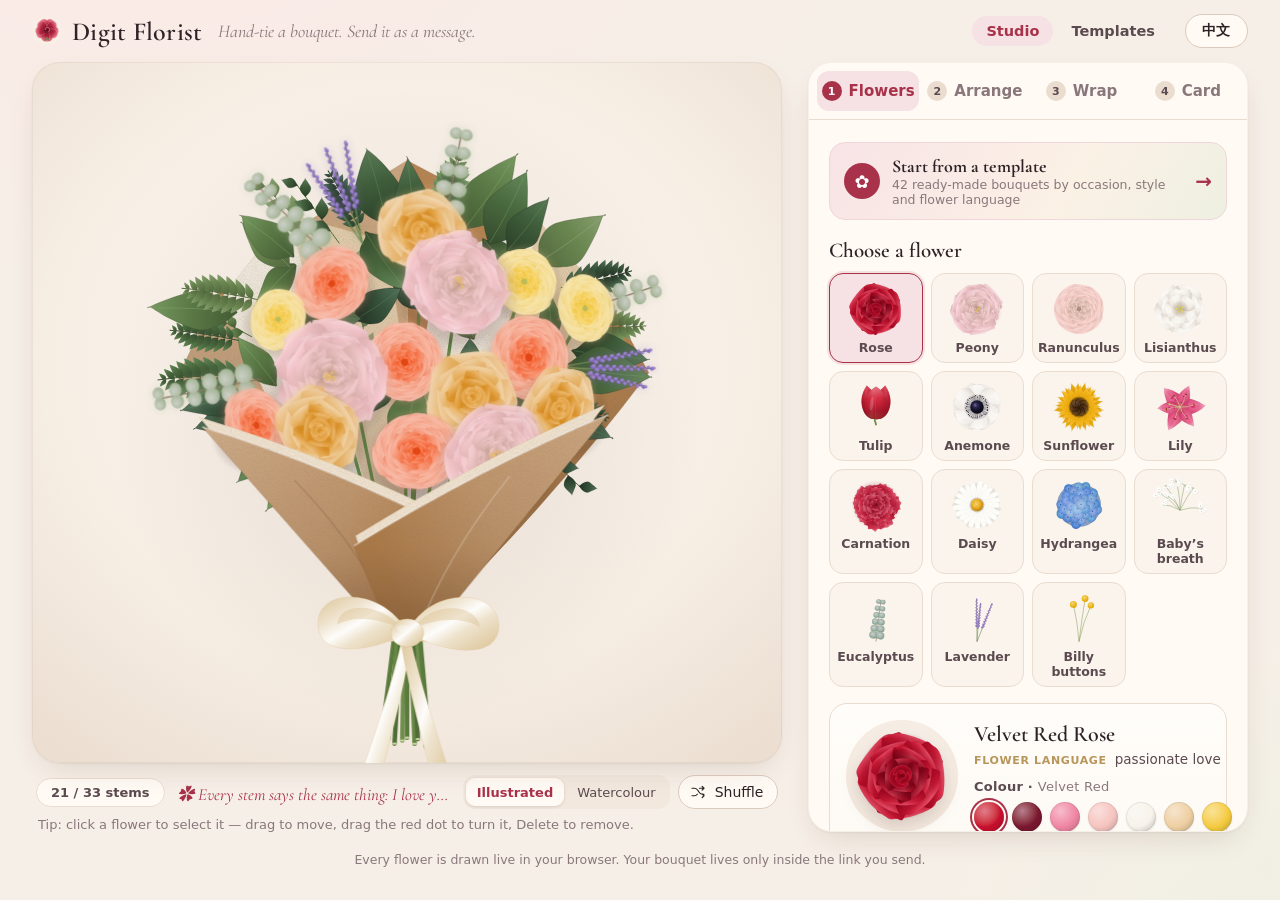
==== commit 7a4a956a: "update style" ====
--- a/index.html
+++ b/index.html
@@ -34,6 +34,7 @@
         <span class="pill" id="countPill"></span>
         <button type="button" class="rose-note" id="roseNote"></button>
         <div class="stage-actions">
+          <div class="seg style-seg" id="styleSeg" role="radiogroup"></div>
           <button class="icon-btn" data-act="shuffle" type="button" data-i18n-title="shuffle">
             <svg viewBox="0 0 24 24" aria-hidden="true"><path d="M4 7h3.5c2 0 3.2 1 4.5 3l1 1.6c1.3 2 2.5 3.4 4.5 3.4H20M4 17h3.5c1.6 0 2.6-.7 3.6-2M14 7h3.5H20m-2.5-2.5L20 7l-2.5 2.5m0 5L20 17l-2.5 2.5"/></svg>
             <span data-i18n="shuffle"></span>
--- a/css/style.css
+++ b/css/style.css
@@ -192,7 +192,7 @@
 .btn.primary { background: var(--accent); border-color: var(--accent); color: var(--accent-ink); box-shadow: 0 6px 16px -8px rgba(168, 50, 74, 0.7); }
 .btn.primary:hover { background: #932a40; }
 .btn[disabled] { opacity: 0.5; cursor: not-allowed; }
-.btn.grow { flex: 1; height: 42px; white-space: nowrap; padding: 0 12px; }
+.btn.fill { flex: 1; height: 42px; white-space: nowrap; padding: 0 12px; }
 .btn.big { width: 100%; margin-top: 22px; height: 52px; font-size: 16px; border-radius: 14px; }
 .btn.big svg { width: 20px; height: 20px; fill: none; stroke: currentColor; stroke-width: 2; stroke-linecap: round; stroke-linejoin: round; }
 .link-btn { border: 0; background: none; padding: 0; color: var(--accent); font-size: 13px; font-weight: 600; }
@@ -386,8 +386,8 @@
 .invalid { text-align: center; font-family: var(--serif); font-size: 22px; }
 
 /* bouquet entrance (gift page) */
-.grow { transform-box: fill-box; transform-origin: 50% 50%; animation: grow 1.1s cubic-bezier(.2, .9, .25, 1.12) both; }
-.fade { animation: fadeUp 0.9s ease both; }
+svg .grow { transform-box: fill-box; transform-origin: 50% 50%; animation: grow 1.1s cubic-bezier(.2, .9, .25, 1.12) both; }
+svg .fade { animation: fadeUp 0.9s ease both; }
 @keyframes grow { from { transform: scale(0.1) rotate(-30deg); opacity: 0; } 60% { opacity: 1; } to { transform: none; opacity: 1; } }
 @keyframes fadeUp { from { opacity: 0; transform: translateY(24px); } to { opacity: 1; transform: none; } }
 
@@ -526,3 +526,13 @@
   .lib-chips { flex-wrap: nowrap; overflow-x: auto; justify-content: flex-start; padding-bottom: 4px; scrollbar-width: none; margin: 0 -16px; padding-left: 16px; padding-right: 16px; }
   .lib-chips .chip { flex: none; }
 }
+
+/* ---------- art style switch ---------- */
+.style-seg button { padding: 6px 11px; font-size: 13px; }
+.lib-style { align-items: center; }
+.lib-style span { font-size: 12.5px; color: var(--muted); font-weight: 600; padding: 0 8px 0 10px; }
+@media (max-width: 600px) {
+  .stage-actions .icon-btn span { display: none; }
+  .stage-actions .icon-btn { padding: 7px 9px; }
+  .style-seg button { padding: 5px 8px; font-size: 12px; }
+}
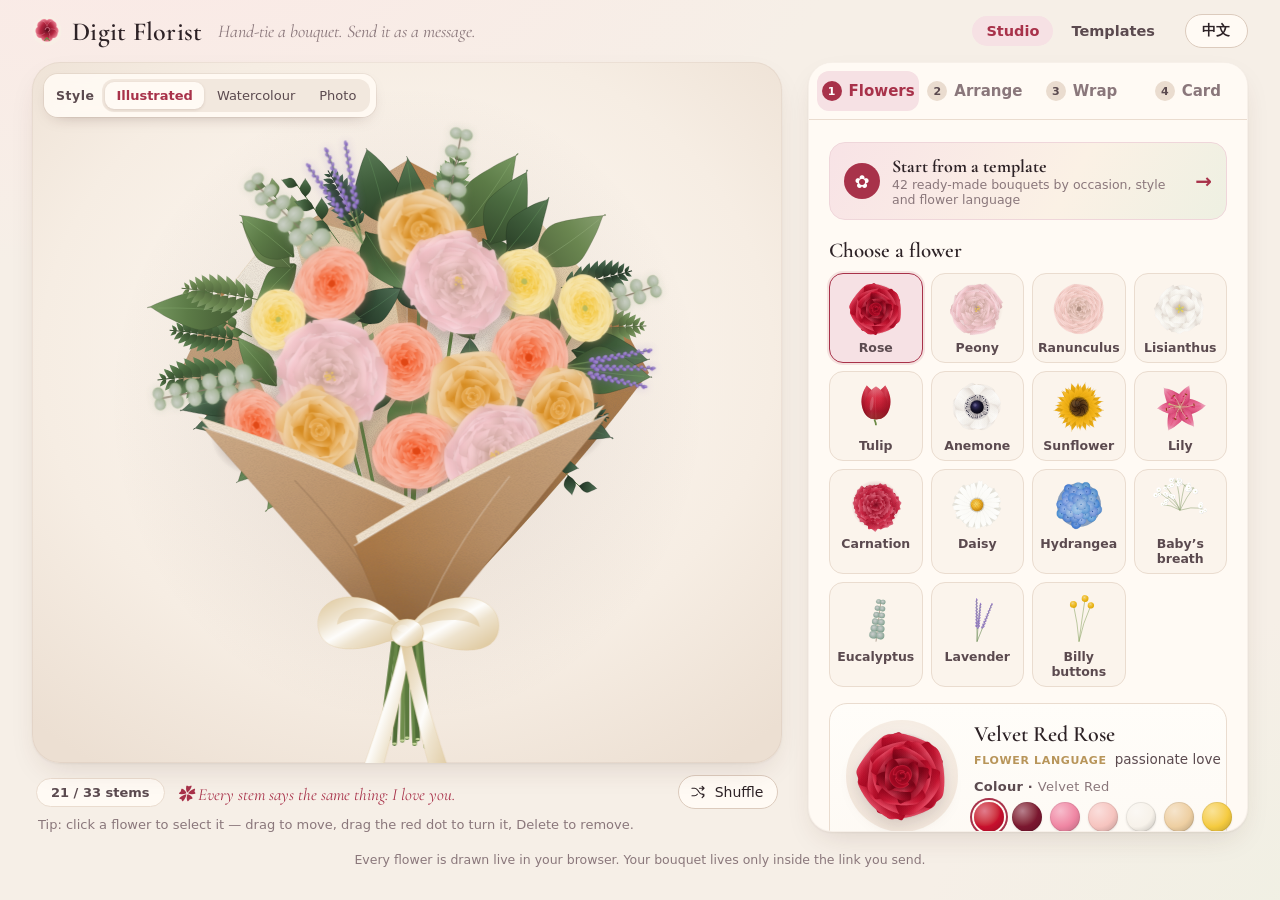
==== commit 5db3f447: "update" ====
--- a/index.html
+++ b/index.html
@@ -28,13 +28,13 @@
 
   <main class="studio">
     <section class="stage-col" aria-label="Bouquet preview">
+      <div class="style-float"><span data-i18n="styleLabel"></span><div class="seg style-seg" id="styleSeg" role="radiogroup"></div></div>
       <div class="stage" id="stage"></div>
       <div class="selbar" id="selbar" hidden></div>
       <div class="stage-bar">
         <span class="pill" id="countPill"></span>
         <button type="button" class="rose-note" id="roseNote"></button>
         <div class="stage-actions">
-          <div class="seg style-seg" id="styleSeg" role="radiogroup"></div>
           <button class="icon-btn" data-act="shuffle" type="button" data-i18n-title="shuffle">
             <svg viewBox="0 0 24 24" aria-hidden="true"><path d="M4 7h3.5c2 0 3.2 1 4.5 3l1 1.6c1.3 2 2.5 3.4 4.5 3.4H20M4 17h3.5c1.6 0 2.6-.7 3.6-2M14 7h3.5H20m-2.5-2.5L20 7l-2.5 2.5m0 5L20 17l-2.5 2.5"/></svg>
             <span data-i18n="shuffle"></span>
--- a/css/style.css
+++ b/css/style.css
@@ -536,3 +536,13 @@
   .stage-actions .icon-btn { padding: 7px 9px; }
   .style-seg button { padding: 5px 8px; font-size: 12px; }
 }
+
+/* art-style switch floating on the stage */
+.style-float {
+  position: absolute; top: 12px; left: 12px; z-index: 4; display: flex; align-items: center; gap: 8px;
+  background: rgba(255, 250, 244, 0.92); backdrop-filter: blur(6px); border-radius: 14px; padding: 5px 6px 5px 12px;
+  box-shadow: 0 6px 18px -10px rgba(60, 25, 20, 0.4), 0 0 0 1px rgba(120, 80, 60, 0.08);
+}
+.style-float > span { font-size: 12.5px; font-weight: 700; color: var(--ink-2); letter-spacing: 0.04em; }
+.style-float .seg { background: #f2e8de; }
+@media (max-width: 900px) { .style-float { top: 10px; left: 26px; } }
